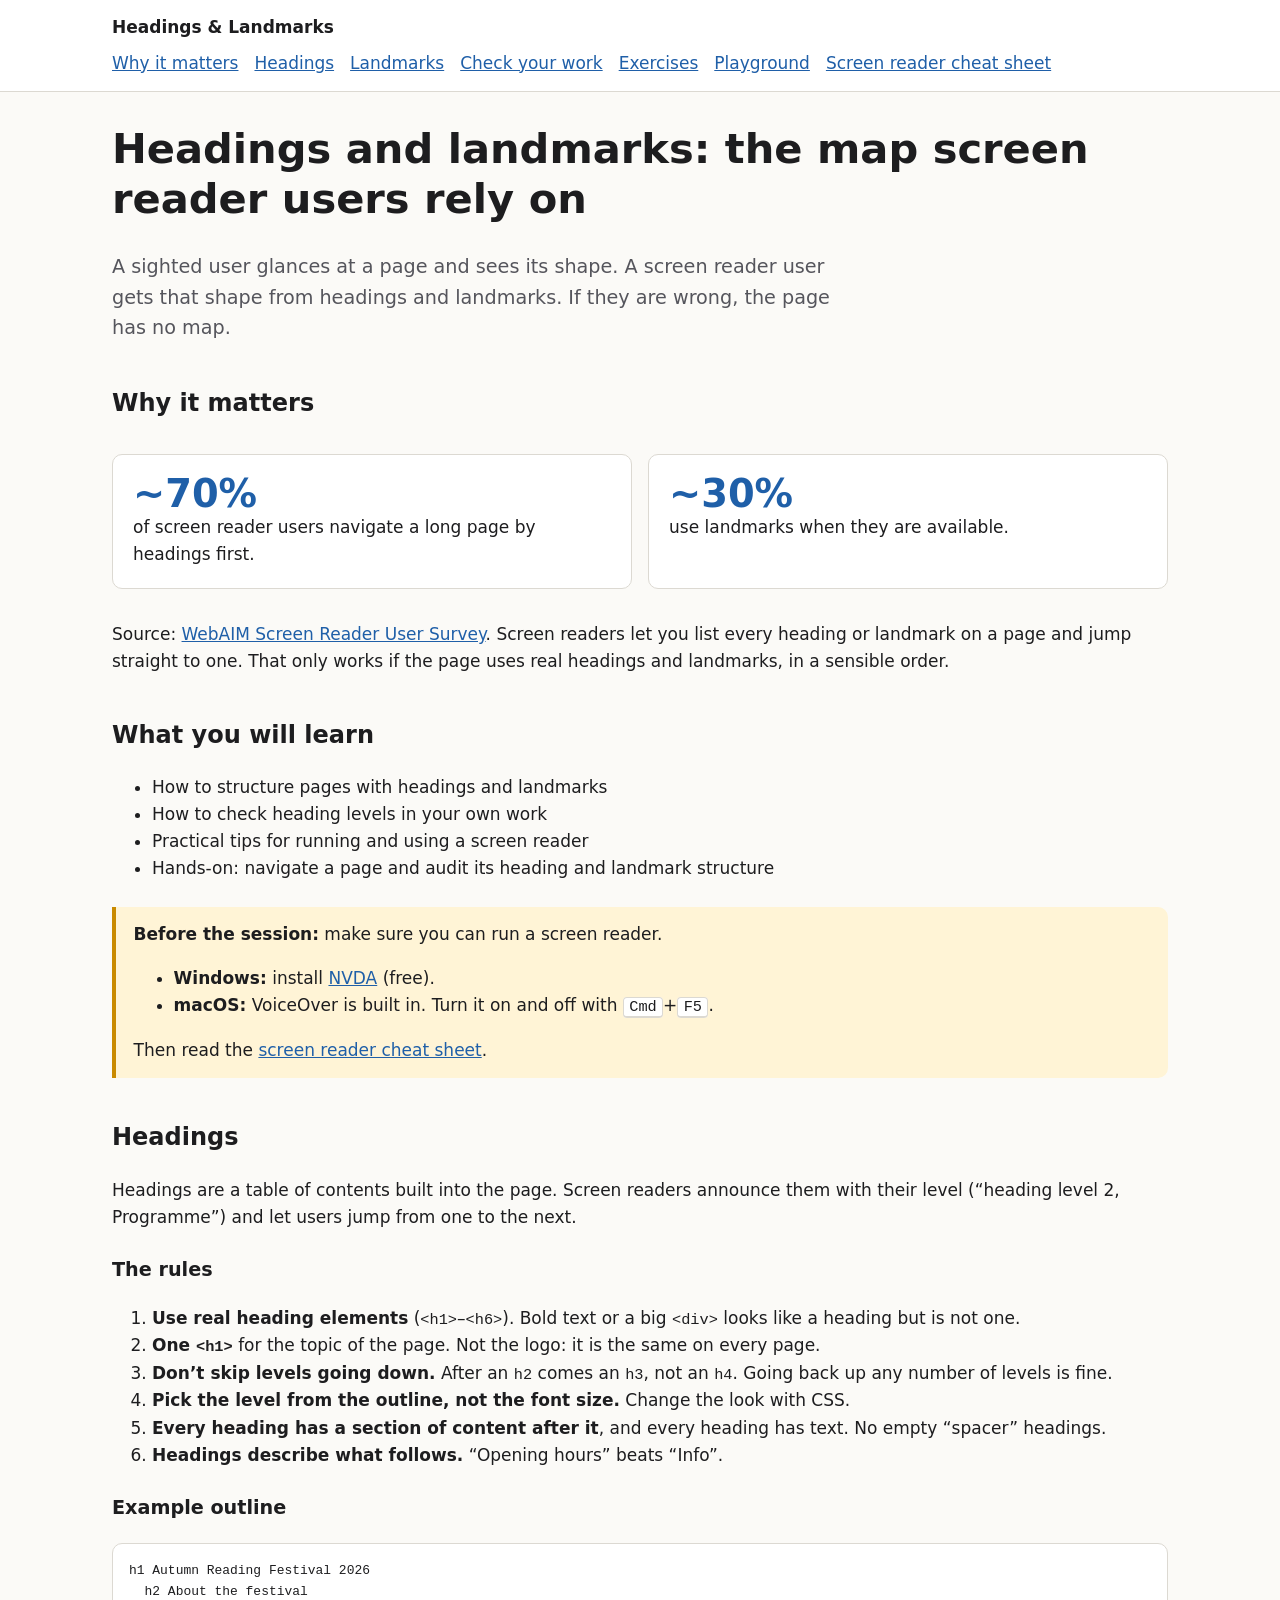
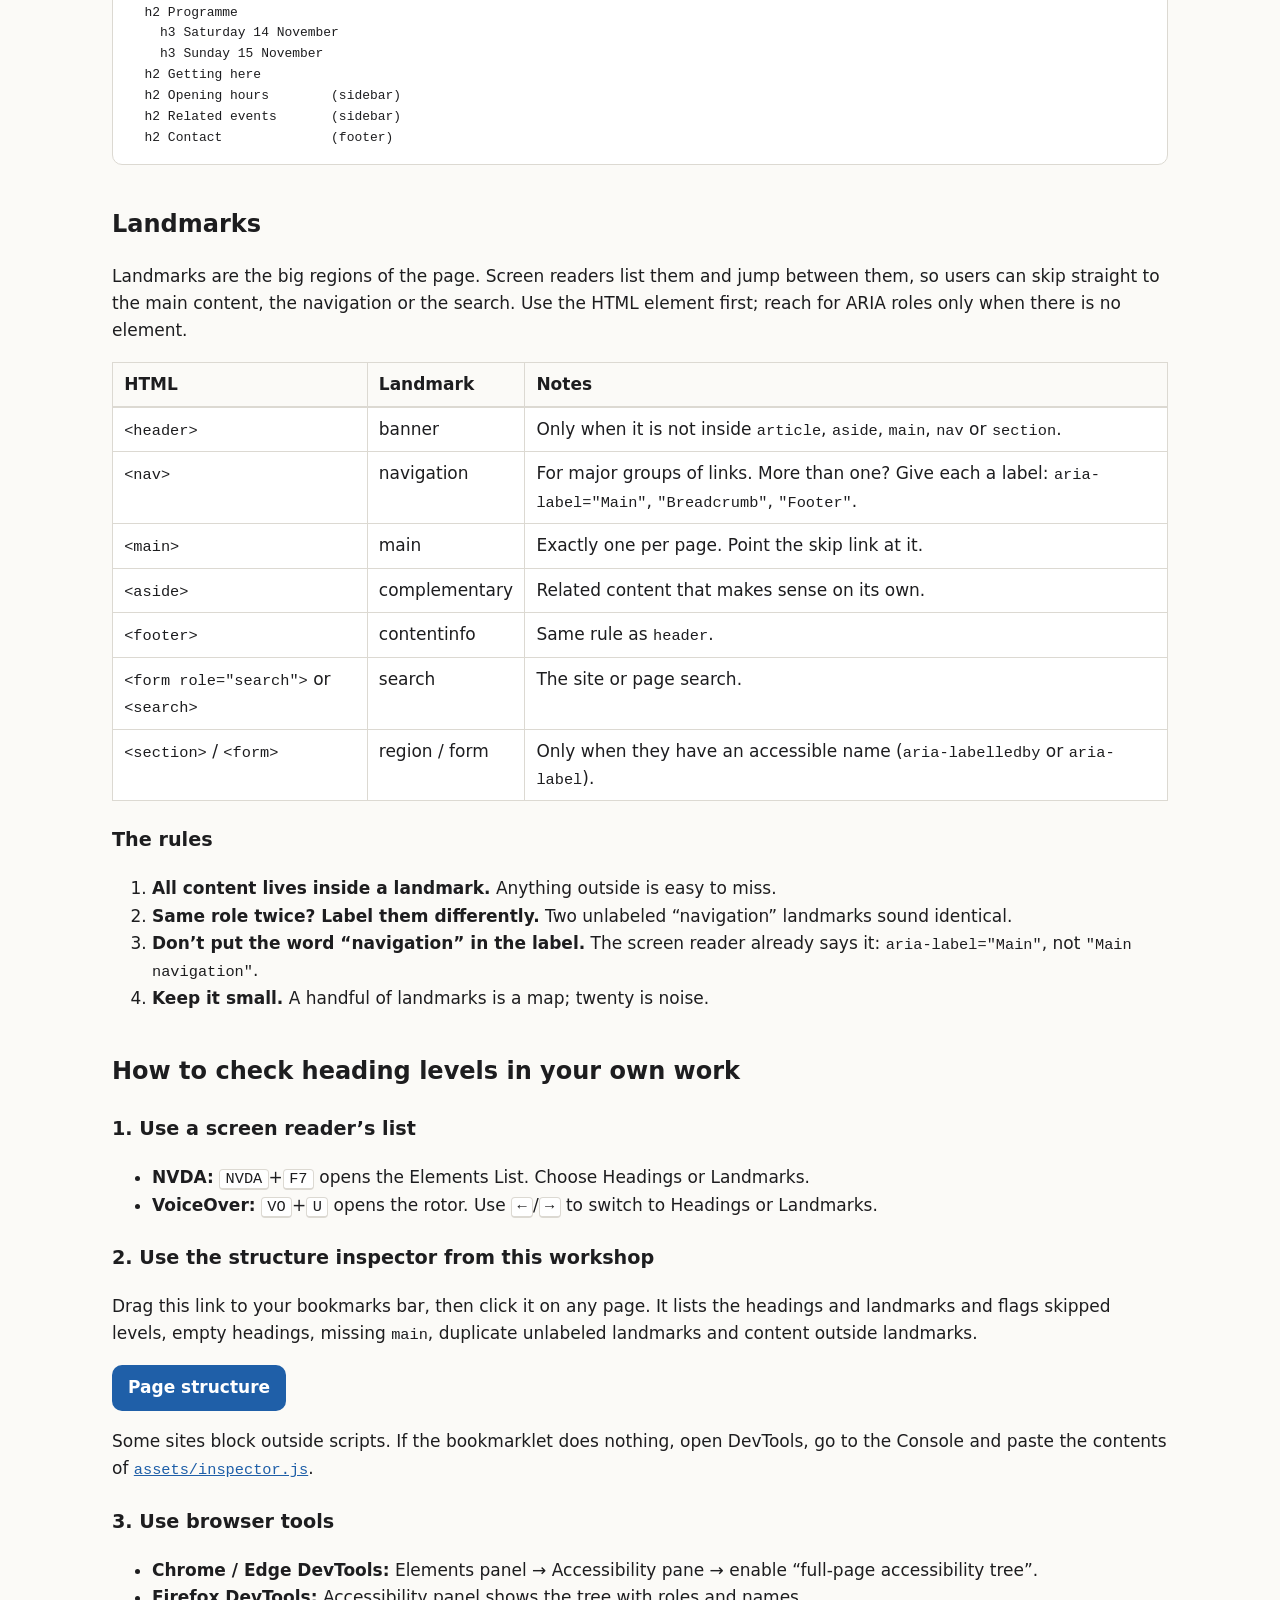
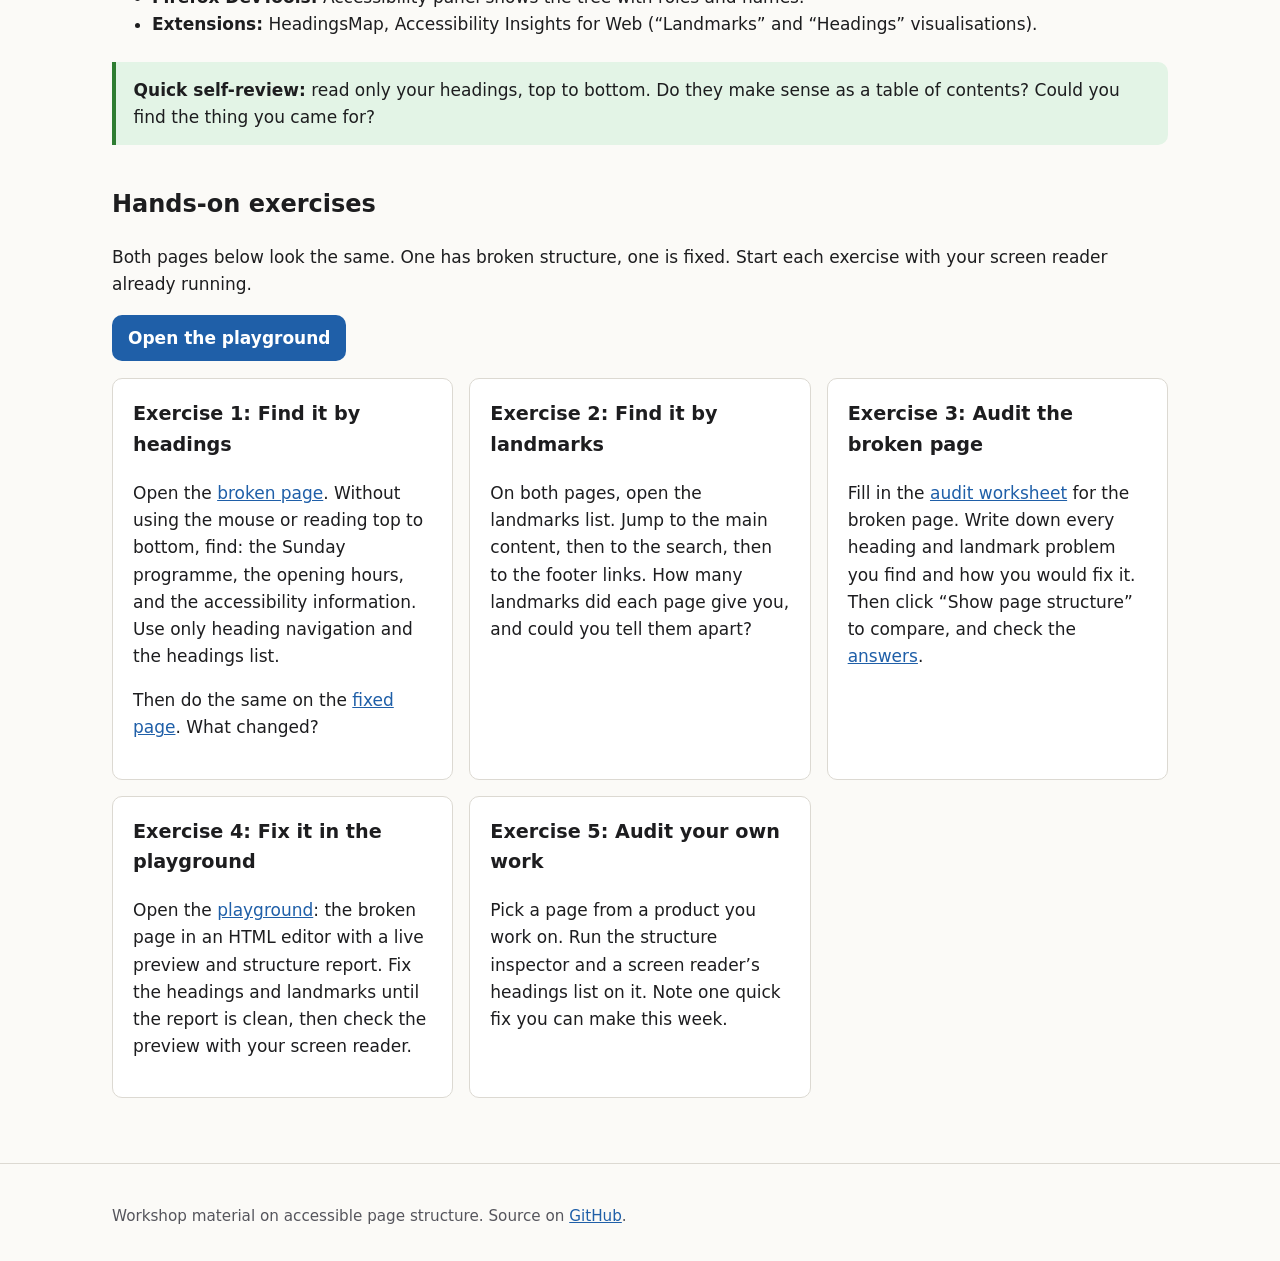
==== index.html @ 9323b6d3 "Add playground for fixing the broken page An HTML editor loaded with the broken exercise page, with " ====
<!doctype html>
<html lang="en">
<head>
  <meta charset="utf-8">
  <meta name="viewport" content="width=device-width, initial-scale=1">
  <title>Headings and Landmarks – Screen reader workshop</title>
  <meta name="description" content="Hands-on workshop: structure pages with headings and landmarks, check heading levels, and navigate with a screen reader.">
  <link rel="stylesheet" href="assets/style.css">
</head>
<body>
  <a class="skip-link" href="#main">Skip to main content</a>

  <header class="site-header">
    <div class="wrap">
      <a class="site-title" href="index.html">Headings &amp; Landmarks</a>
      <nav class="site-nav" aria-label="Main">
        <ul>
          <li><a href="#why">Why it matters</a></li>
          <li><a href="#headings">Headings</a></li>
          <li><a href="#landmarks">Landmarks</a></li>
          <li><a href="#check">Check your work</a></li>
          <li><a href="#exercises">Exercises</a></li>
          <li><a href="exercises/playground.html">Playground</a></li>
          <li><a href="cheatsheet.html">Screen reader cheat sheet</a></li>
        </ul>
      </nav>
    </div>
  </header>

  <main id="main" class="page wrap" tabindex="-1">
    <h1>Headings and landmarks: the map screen reader users rely on</h1>
    <p class="lede">
      A sighted user glances at a page and sees its shape. A screen reader user gets that
      shape from headings and landmarks. If they are wrong, the page has no map.
    </p>

    <section>
      <h2 id="why">Why it matters</h2>
      <ul class="stats">
        <li><strong>~70%</strong> of screen reader users navigate a long page by headings first.</li>
        <li><strong>~30%</strong> use landmarks when they are available.</li>
      </ul>
      <p>
        Source: <a href="https://webaim.org/projects/screenreadersurvey10/">WebAIM Screen Reader User Survey</a>.
        Screen readers let you list every heading or landmark on a page and jump straight to one.
        That only works if the page uses real headings and landmarks, in a sensible order.
      </p>
    </section>

    <section>
      <h2 id="learn">What you will learn</h2>
      <ul>
        <li>How to structure pages with headings and landmarks</li>
        <li>How to check heading levels in your own work</li>
        <li>Practical tips for running and using a screen reader</li>
        <li>Hands-on: navigate a page and audit its heading and landmark structure</li>
      </ul>
      <div class="callout">
        <p><strong>Before the session:</strong> make sure you can run a screen reader.</p>
        <ul>
          <li><strong>Windows:</strong> install <a href="https://www.nvaccess.org/download/">NVDA</a> (free).</li>
          <li><strong>macOS:</strong> VoiceOver is built in. Turn it on and off with <kbd>Cmd</kbd>+<kbd>F5</kbd>.</li>
        </ul>
        <p>Then read the <a href="cheatsheet.html">screen reader cheat sheet</a>.</p>
      </div>
    </section>

    <section>
      <h2 id="headings">Headings</h2>
      <p>
        Headings are a table of contents built into the page. Screen readers announce them
        with their level (“heading level 2, Programme”) and let users jump from one to the next.
      </p>

      <h3>The rules</h3>
      <ol>
        <li><strong>Use real heading elements</strong> (<code>&lt;h1&gt;</code>–<code>&lt;h6&gt;</code>). Bold text or a big <code>&lt;div&gt;</code> looks like a heading but is not one.</li>
        <li><strong>One <code>&lt;h1&gt;</code></strong> for the topic of the page. Not the logo: it is the same on every page.</li>
        <li><strong>Don’t skip levels going down.</strong> After an <code>h2</code> comes an <code>h3</code>, not an <code>h4</code>. Going back up any number of levels is fine.</li>
        <li><strong>Pick the level from the outline, not the font size.</strong> Change the look with CSS.</li>
        <li><strong>Every heading has a section of content after it</strong>, and every heading has text. No empty “spacer” headings.</li>
        <li><strong>Headings describe what follows.</strong> “Opening hours” beats “Info”.</li>
      </ol>

      <h3>Example outline</h3>
<pre><code>h1 Autumn Reading Festival 2026
  h2 About the festival
  h2 Programme
    h3 Saturday 14 November
    h3 Sunday 15 November
  h2 Getting here
  h2 Opening hours        (sidebar)
  h2 Related events       (sidebar)
  h2 Contact              (footer)</code></pre>
    </section>

    <section>
      <h2 id="landmarks">Landmarks</h2>
      <p>
        Landmarks are the big regions of the page. Screen readers list them and jump between
        them, so users can skip straight to the main content, the navigation or the search.
        Use the HTML element first; reach for ARIA roles only when there is no element.
      </p>

      <div class="table-scroll">
        <table>
          <caption class="visually-hidden">HTML elements and the landmarks they create</caption>
          <thead>
            <tr><th scope="col">HTML</th><th scope="col">Landmark</th><th scope="col">Notes</th></tr>
          </thead>
          <tbody>
            <tr><td><code>&lt;header&gt;</code></td><td>banner</td><td>Only when it is not inside <code>article</code>, <code>aside</code>, <code>main</code>, <code>nav</code> or <code>section</code>.</td></tr>
            <tr><td><code>&lt;nav&gt;</code></td><td>navigation</td><td>For major groups of links. More than one? Give each a label: <code>aria-label="Main"</code>, <code>"Breadcrumb"</code>, <code>"Footer"</code>.</td></tr>
            <tr><td><code>&lt;main&gt;</code></td><td>main</td><td>Exactly one per page. Point the skip link at it.</td></tr>
            <tr><td><code>&lt;aside&gt;</code></td><td>complementary</td><td>Related content that makes sense on its own.</td></tr>
            <tr><td><code>&lt;footer&gt;</code></td><td>contentinfo</td><td>Same rule as <code>header</code>.</td></tr>
            <tr><td><code>&lt;form role="search"&gt;</code> or <code>&lt;search&gt;</code></td><td>search</td><td>The site or page search.</td></tr>
            <tr><td><code>&lt;section&gt;</code> / <code>&lt;form&gt;</code></td><td>region / form</td><td>Only when they have an accessible name (<code>aria-labelledby</code> or <code>aria-label</code>).</td></tr>
          </tbody>
        </table>
      </div>

      <h3>The rules</h3>
      <ol>
        <li><strong>All content lives inside a landmark.</strong> Anything outside is easy to miss.</li>
        <li><strong>Same role twice? Label them differently.</strong> Two unlabeled “navigation” landmarks sound identical.</li>
        <li><strong>Don’t put the word “navigation” in the label.</strong> The screen reader already says it: <code>aria-label="Main"</code>, not <code>"Main navigation"</code>.</li>
        <li><strong>Keep it small.</strong> A handful of landmarks is a map; twenty is noise.</li>
      </ol>
    </section>

    <section>
      <h2 id="check">How to check heading levels in your own work</h2>

      <h3>1. Use a screen reader’s list</h3>
      <ul>
        <li><strong>NVDA:</strong> <kbd>NVDA</kbd>+<kbd>F7</kbd> opens the Elements List. Choose Headings or Landmarks.</li>
        <li><strong>VoiceOver:</strong> <kbd>VO</kbd>+<kbd>U</kbd> opens the rotor. Use <kbd>←</kbd>/<kbd>→</kbd> to switch to Headings or Landmarks.</li>
      </ul>

      <h3>2. Use the structure inspector from this workshop</h3>
      <p>
        Drag this link to your bookmarks bar, then click it on any page. It lists the
        headings and landmarks and flags skipped levels, empty headings, missing
        <code>main</code>, duplicate unlabeled landmarks and content outside landmarks.
      </p>
      <p>
        <a class="button" id="bookmarklet" href="javascript:(function(){var s=document.createElement('script');s.src='https://zenobia-gawlikowska.github.io/headings-and-landmarks-workshop/assets/inspector.js?'+Date.now();document.body.appendChild(s);})();">Page structure</a>
      </p>
      <p>
        Some sites block outside scripts. If the bookmarklet does nothing, open DevTools,
        go to the Console and paste the contents of
        <a href="assets/inspector.js"><code>assets/inspector.js</code></a>.
      </p>

      <h3>3. Use browser tools</h3>
      <ul>
        <li><strong>Chrome / Edge DevTools:</strong> Elements panel → Accessibility pane → enable “full-page accessibility tree”.</li>
        <li><strong>Firefox DevTools:</strong> Accessibility panel shows the tree with roles and names.</li>
        <li><strong>Extensions:</strong> HeadingsMap, Accessibility Insights for Web (“Landmarks” and “Headings” visualisations).</li>
      </ul>

      <div class="callout good">
        <p><strong>Quick self-review:</strong> read only your headings, top to bottom. Do they make sense as a table of contents? Could you find the thing you came for?</p>
      </div>
    </section>

    <section>
      <h2 id="exercises">Hands-on exercises</h2>
      <p>
        Both pages below look the same. One has broken structure, one is fixed.
        Start each exercise with your screen reader already running.
      </p>
      <p>
        <a class="button" href="exercises/playground.html">Open the playground</a>
      </p>
      <ul class="cards">
        <li>
          <h3>Exercise 1: Find it by headings</h3>
          <p>
            Open the <a href="exercises/broken.html">broken page</a>. Without using the mouse or
            reading top to bottom, find: the Sunday programme, the opening hours, and the
            accessibility information. Use only heading navigation and the headings list.
          </p>
          <p>Then do the same on the <a href="exercises/fixed.html">fixed page</a>. What changed?</p>
        </li>
        <li>
          <h3>Exercise 2: Find it by landmarks</h3>
          <p>
            On both pages, open the landmarks list. Jump to the main content, then to the search,
            then to the footer links. How many landmarks did each page give you, and could you
            tell them apart?
          </p>
        </li>
        <li>
          <h3>Exercise 3: Audit the broken page</h3>
          <p>
            Fill in the <a href="exercises/worksheet.html">audit worksheet</a> for the
            broken page. Write down every heading and landmark problem you find and how you
            would fix it. Then click “Show page structure” to compare, and check the
            <a href="exercises/answers.html">answers</a>.
          </p>
        </li>
        <li>
          <h3>Exercise 4: Fix it in the playground</h3>
          <p>
            Open the <a href="exercises/playground.html">playground</a>: the broken page in an
            HTML editor with a live preview and structure report. Fix the headings and landmarks
            until the report is clean, then check the preview with your screen reader.
          </p>
        </li>
        <li>
          <h3>Exercise 5: Audit your own work</h3>
          <p>
            Pick a page from a product you work on. Run the structure inspector and a screen
            reader’s headings list on it. Note one quick fix you can make this week.
          </p>
        </li>
      </ul>
    </section>
  </main>

  <footer class="site-footer">
    <div class="wrap">
      <p>
        Workshop material on accessible page structure.
        Source on <a href="https://github.com/zenobia-gawlikowska/headings-and-landmarks-workshop">GitHub</a>.
      </p>
    </div>
  </footer>
</body>
</html>
---- assets/style.css ----
/* Shared styles. The "broken" and "fixed" demo pages use the SAME classes,
   so they look identical — only the underlying HTML structure differs. */

:root {
  --bg: #fbfaf7;
  --surface: #ffffff;
  --text: #1d1d1f;
  --muted: #55555c;
  --border: #dcd9d2;
  --accent: #1f5fa8;
  --accent-text: #ffffff;
  --brand: #2e5d3a;
  --warn-bg: #fff4d6;
  --warn-border: #c98a00;
  --bad-bg: #fde7e7;
  --bad-border: #b3261e;
  --good-bg: #e3f4e6;
  --good-border: #2e7d32;
  --focus: #c2410c;
  --radius: 10px;
  --max: 68rem;
  color-scheme: light;
}

@media (prefers-color-scheme: dark) {
  :root {
    --bg: #16171a;
    --surface: #1f2024;
    --text: #ececef;
    --muted: #a8a8b3;
    --border: #3a3b41;
    --accent: #7fb2f0;
    --accent-text: #0e1116;
    --brand: #8fd19e;
    --warn-bg: #3a2f10;
    --warn-border: #e0a82e;
    --bad-bg: #3d1a1a;
    --bad-border: #f2827b;
    --good-bg: #16331c;
    --good-border: #7bd389;
    --focus: #ffb37a;
    color-scheme: dark;
  }
}

*, *::before, *::after { box-sizing: border-box; }

html { font-size: 100%; }

body {
  margin: 0;
  background: var(--bg);
  color: var(--text);
  font: 1.0625rem/1.6 system-ui, -apple-system, "Segoe UI", Roboto, sans-serif;
}

a { color: var(--accent); }
a:focus-visible, button:focus-visible, input:focus-visible, summary:focus-visible {
  outline: 3px solid var(--focus);
  outline-offset: 2px;
}

img { max-width: 100%; height: auto; }

code, kbd {
  font-family: ui-monospace, SFMono-Regular, Menlo, Consolas, monospace;
  font-size: 0.9em;
}
kbd {
  border: 1px solid var(--border);
  border-bottom-width: 2px;
  border-radius: 4px;
  padding: 0 0.35em;
  background: var(--surface);
  white-space: nowrap;
}

.wrap { max-width: var(--max); margin: 0 auto; padding: 0 1rem; }

.skip-link {
  position: absolute;
  left: 1rem;
  top: -10rem;
  background: var(--accent);
  color: var(--accent-text);
  padding: 0.6rem 1rem;
  border-radius: var(--radius);
  z-index: 100;
}
.skip-link:focus { top: 1rem; }

/* ---------- Workshop pages (index, cheat sheet, exercises) ---------- */

.site-header {
  border-bottom: 1px solid var(--border);
  background: var(--surface);
}
.site-header .wrap {
  display: flex;
  flex-wrap: wrap;
  gap: 0.5rem 1.5rem;
  align-items: center;
  justify-content: space-between;
  padding-block: 0.9rem;
}
.site-title { font-weight: 700; text-decoration: none; color: var(--text); }
.site-nav ul { display: flex; flex-wrap: wrap; gap: 0.25rem 1rem; list-style: none; margin: 0; padding: 0; }

.page { padding-block: 2rem 3rem; }
.page h1 { font-size: clamp(1.8rem, 4vw, 2.6rem); line-height: 1.2; margin-top: 0; }
.page h2 { margin-top: 2.5rem; font-size: 1.5rem; }
.page h3 { margin-top: 1.5rem; font-size: 1.2rem; }

.lede { font-size: 1.2rem; color: var(--muted); max-width: 46rem; }

.stats {
  display: grid;
  grid-template-columns: repeat(auto-fit, minmax(14rem, 1fr));
  gap: 1rem;
  margin: 2rem 0;
  padding: 0;
  list-style: none;
}
.stats li {
  background: var(--surface);
  border: 1px solid var(--border);
  border-radius: var(--radius);
  padding: 1.25rem;
}
.stats strong { display: block; font-size: 2.4rem; line-height: 1; color: var(--accent); }

.cards {
  display: grid;
  grid-template-columns: repeat(auto-fit, minmax(17rem, 1fr));
  gap: 1rem;
  padding: 0;
  list-style: none;
}
.cards li {
  background: var(--surface);
  border: 1px solid var(--border);
  border-radius: var(--radius);
  padding: 1.25rem;
}
.cards h3 { margin-top: 0; }

.callout {
  border-left: 4px solid var(--warn-border);
  background: var(--warn-bg);
  padding: 0.9rem 1.1rem;
  border-radius: 0 var(--radius) var(--radius) 0;
  margin: 1.5rem 0;
}
.callout.good { border-color: var(--good-border); background: var(--good-bg); }
.callout.bad { border-color: var(--bad-border); background: var(--bad-bg); }
.callout > :first-child { margin-top: 0; }
.callout > :last-child { margin-bottom: 0; }

.table-scroll { overflow-x: auto; margin: 1rem 0; }
table { border-collapse: collapse; width: 100%; min-width: 32rem; background: var(--surface); }
th, td { border: 1px solid var(--border); padding: 0.5rem 0.7rem; text-align: left; vertical-align: top; }
thead th { background: var(--bg); }

pre {
  background: var(--surface);
  border: 1px solid var(--border);
  border-radius: var(--radius);
  padding: 1rem;
  overflow-x: auto;
  font-size: 0.9rem;
  line-height: 1.45;
}

.button {
  display: inline-block;
  background: var(--accent);
  color: var(--accent-text);
  border: 0;
  border-radius: var(--radius);
  padding: 0.6rem 1rem;
  font: inherit;
  font-weight: 600;
  text-decoration: none;
  cursor: pointer;
}

.site-footer {
  border-top: 1px solid var(--border);
  color: var(--muted);
  font-size: 0.95rem;
}
.site-footer .wrap { padding-block: 1.5rem; }

/* ---------- Playground (exercises/playground.html) ---------- */

.pg { padding-inline: 1rem; max-width: 110rem; margin: 0 auto; }
.pg-toolbar {
  display: flex; flex-wrap: wrap; align-items: center; gap: 0.5rem 0.75rem;
  margin: 1.25rem 0;
}
.pg-toolbar select, .pg-toolbar .button { font: inherit; }
.pg-toolbar select {
  padding: 0.5rem 0.6rem; border: 1px solid var(--border); border-radius: 6px;
  background: var(--surface); color: var(--text);
}
.pg-toolbar .button { padding: 0.45rem 0.85rem; }
.pg-check { display: inline-flex; align-items: center; gap: 0.35rem; }
.pg-check input { width: 1.1rem; height: 1.1rem; accent-color: var(--accent); }

.pg-grid {
  display: grid; gap: 1rem;
  grid-template-columns: minmax(0, 1fr);
  grid-template-areas: "code" "preview" "report";
}
@media (min-width: 60rem) {
  .pg-grid { grid-template-columns: minmax(0, 1fr) minmax(0, 1fr); grid-template-areas: "code preview" "report report"; }
}
@media (min-width: 95rem) {
  .pg-grid { grid-template-columns: minmax(0, 1.1fr) minmax(0, 1.1fr) minmax(18rem, 0.8fr); grid-template-areas: "code preview report"; }
}
.pg-code { grid-area: code; }
.pg-preview { grid-area: preview; }
.pg-report { grid-area: report; }

.pg-pane {
  display: flex; flex-direction: column; min-width: 0;
  background: var(--surface); border: 1px solid var(--border); border-radius: var(--radius);
  padding: 0.75rem;
}
.page .pg-pane h2 { margin: 0 0 0.5rem; font-size: 1.1rem; display: flex; gap: 0.5rem; align-items: baseline; }
.page .pg-pane h3 { margin: 1rem 0 0.35rem; font-size: 0.95rem; text-transform: uppercase; letter-spacing: 0.03em; color: var(--muted); }
.page .pg-pane h3:first-child { margin-top: 0; }

#pg-editor, #pg-frame {
  width: 100%; height: 70vh; min-height: 22rem;
  border: 1px solid var(--border); border-radius: 6px;
}
#pg-editor {
  resize: vertical; padding: 0.6rem 0.7rem;
  font: 0.85rem/1.5 ui-monospace, SFMono-Regular, Menlo, Consolas, monospace;
  tab-size: 2; white-space: pre; overflow: auto;
  background: var(--bg); color: var(--text);
}
#pg-editor:focus-visible { outline: 3px solid var(--focus); outline-offset: 2px; }
#pg-frame { background: #fff; }
.pg-hint { margin: 0.5rem 0 0; font-size: 0.9rem; color: var(--muted); display: flex; flex-wrap: wrap; gap: 0.25rem 1rem; }

#pg-report-body { overflow: auto; max-height: 70vh; font-size: 0.95rem; }
@media (max-width: 94.99rem) { #pg-report-body { max-height: none; } }
.pg-count { font-size: 0.85rem; font-weight: 600; padding: 0.05rem 0.5rem; border-radius: 999px; }
.pg-count.bad { background: var(--bad-bg); color: var(--text); border: 1px solid var(--bad-border); }
.pg-count.good { background: var(--good-bg); color: var(--text); border: 1px solid var(--good-border); }
.pg-page, .pg-list, .pg-issues { list-style: none; margin: 0; padding: 0; }
.pg-page li, .pg-issues li, .pg-problem { color: var(--bad-border); }
.pg-page li::before, .pg-issues li::before { content: "⚠ "; }
.pg-page li { margin: 0.2rem 0; }
.pg-issues { flex-basis: 100%; font-size: 0.88rem; padding-left: 0.4rem; }
.pg-ok { color: var(--good-border); margin: 0; }
.pg-empty { color: var(--muted); font-style: italic; margin: 0; }
.pg-item { display: flex; flex-wrap: wrap; align-items: flex-start; gap: 0 0.25rem; margin: 1px 0; }
.pg-item button { font: inherit; color: inherit; cursor: pointer; border-radius: 4px; }
.pg-show { flex: 1; min-width: 0; text-align: left; background: none; border: 0; padding: 0.2rem 0.3rem; }
.pg-show:hover { background: var(--bg); }
.pg-goto {
  background: var(--bg); border: 1px solid var(--border);
  font-size: 0.8rem !important; padding: 0.1rem 0.45rem;
}
.pg-tag {
  display: inline-block; min-width: 2.6em; margin-right: 0.4rem; padding: 0 0.3em;
  border-radius: 3px; background: var(--bg); border: 1px solid var(--border);
  font: 0.75rem/1.6 ui-monospace, Menlo, monospace; text-align: center;
}

/* ---------- Demo page: "Riverside Library" ---------- */
/* Shared by exercises/broken.html and exercises/fixed.html */

.demo-banner {
  background: var(--warn-bg);
  border-bottom: 2px solid var(--warn-border);
  font-size: 0.95rem;
}
.demo-banner.good { background: var(--good-bg); border-color: var(--good-border); }
.demo-banner .wrap { padding-block: 0.6rem; display: flex; flex-wrap: wrap; gap: 0.5rem 1rem; align-items: center; justify-content: space-between; }

.lib-top { background: var(--brand); color: #fff; }
@media (prefers-color-scheme: dark) { .lib-top { color: #10140f; } }
.lib-top .wrap { display: flex; flex-wrap: wrap; align-items: center; justify-content: space-between; gap: 0.75rem 2rem; padding-block: 1rem; }
.lib-logo { font-size: 1.35rem; font-weight: 800; letter-spacing: 0.01em; margin: 0; line-height: 1.2; }
.lib-logo a { color: inherit; text-decoration: none; }
.lib-menu { display: flex; flex-wrap: wrap; gap: 0.25rem 1.25rem; list-style: none; margin: 0; padding: 0; }
.lib-menu a { color: inherit; font-weight: 600; }

.lib-search { display: flex; gap: 0.5rem; flex-wrap: wrap; }
.lib-search input {
  font: inherit;
  padding: 0.4rem 0.6rem;
  border: 1px solid var(--border);
  border-radius: 6px;
  min-width: 0;
  flex: 1 1 10rem;
}
.lib-search button { font: inherit; padding: 0.4rem 0.8rem; border-radius: 6px; border: 1px solid #fff; background: transparent; color: inherit; cursor: pointer; }

.lib-crumbs { font-size: 0.9rem; color: var(--muted); margin: 1.25rem 0 0; }
.lib-crumbs ol { display: flex; flex-wrap: wrap; gap: 0.25rem; list-style: none; padding: 0; margin: 0; }
.lib-crumbs li + li::before { content: "›"; margin-right: 0.25rem; }

.lib-layout {
  display: grid;
  grid-template-columns: minmax(0, 1fr);
  gap: 2rem;
  padding-block: 1.25rem 3rem;
}
@media (min-width: 56rem) {
  .lib-layout { grid-template-columns: minmax(0, 1fr) 19rem; }
}

/* Visual "heading" styles — applied to real headings on the fixed page and
   to divs/spans on the broken page, so both look the same. */
.t-page { font-size: clamp(1.9rem, 4.5vw, 2.7rem); font-weight: 800; line-height: 1.15; margin: 0 0 0.75rem; }
.t-section { font-size: 1.5rem; font-weight: 700; line-height: 1.25; margin: 2.25rem 0 0.75rem; }
.t-sub { font-size: 1.15rem; font-weight: 700; line-height: 1.3; margin: 1.5rem 0 0.5rem; }
.t-side { font-size: 1.1rem; font-weight: 700; margin: 0 0 0.5rem; }
.t-foot { font-size: 1rem; font-weight: 700; margin: 0 0 0.5rem; }

.lib-meta { color: var(--muted); margin: 0 0 1.25rem; }

.lib-hero {
  aspect-ratio: 16 / 7;
  border-radius: var(--radius);
  background:
    radial-gradient(circle at 20% 30%, #e9b949 0 9%, transparent 10%),
    radial-gradient(circle at 75% 60%, #c4572e 0 13%, transparent 14%),
    radial-gradient(circle at 45% 80%, #8c3b1f 0 7%, transparent 8%),
    linear-gradient(135deg, #f3d9a4, #d9874a);
  margin-bottom: 1.25rem;
}

.lib-events { list-style: none; padding: 0; margin: 0; display: grid; gap: 0.75rem; }
.lib-events li { background: var(--surface); border: 1px solid var(--border); border-radius: var(--radius); padding: 0.9rem 1rem; }
.lib-events .when { display: block; font-size: 0.9rem; color: var(--muted); }

.lib-side-box { background: var(--surface); border: 1px solid var(--border); border-radius: var(--radius); padding: 1rem 1.1rem; margin-bottom: 1rem; }
.lib-side-box ul { margin: 0; padding-left: 1.1rem; }
.lib-hours { width: 100%; min-width: 0; border: 0; }
.lib-hours th, .lib-hours td { border: 0; border-bottom: 1px solid var(--border); padding: 0.3rem 0; }
.lib-hours td { text-align: right; }

.lib-newsletter { display: grid; gap: 0.5rem; }
.lib-newsletter input { font: inherit; padding: 0.45rem 0.6rem; border: 1px solid var(--border); border-radius: 6px; background: var(--bg); color: var(--text); }

.lib-footer { background: var(--surface); border-top: 1px solid var(--border); }
.lib-footer .wrap { display: grid; gap: 1.5rem; grid-template-columns: repeat(auto-fit, minmax(13rem, 1fr)); padding-block: 2rem; }
.lib-footer ul { list-style: none; padding: 0; margin: 0; }
.lib-footer p { margin: 0; color: var(--muted); }

.visually-hidden {
  position: absolute !important;
  width: 1px; height: 1px;
  margin: -1px; padding: 0; border: 0;
  overflow: hidden;
  clip: rect(0 0 0 0);
  clip-path: inset(50%);
  white-space: nowrap;
}
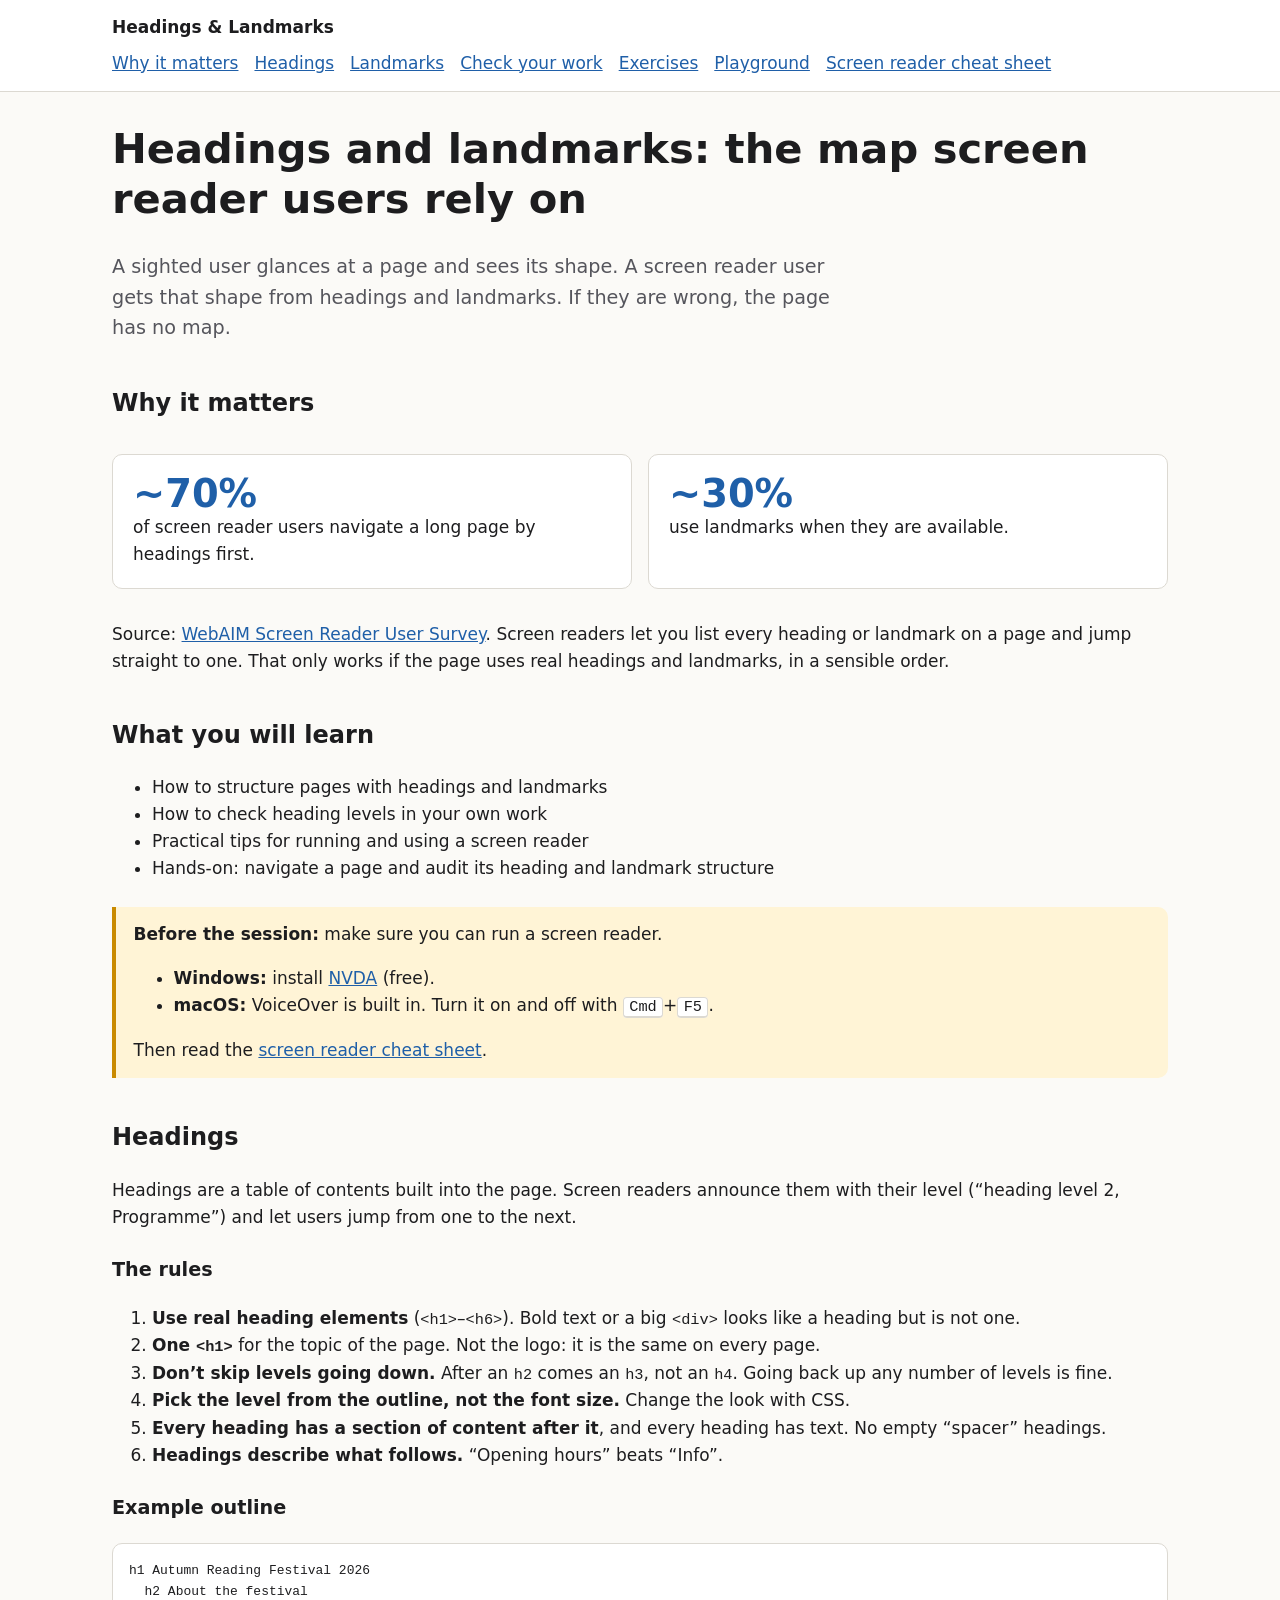
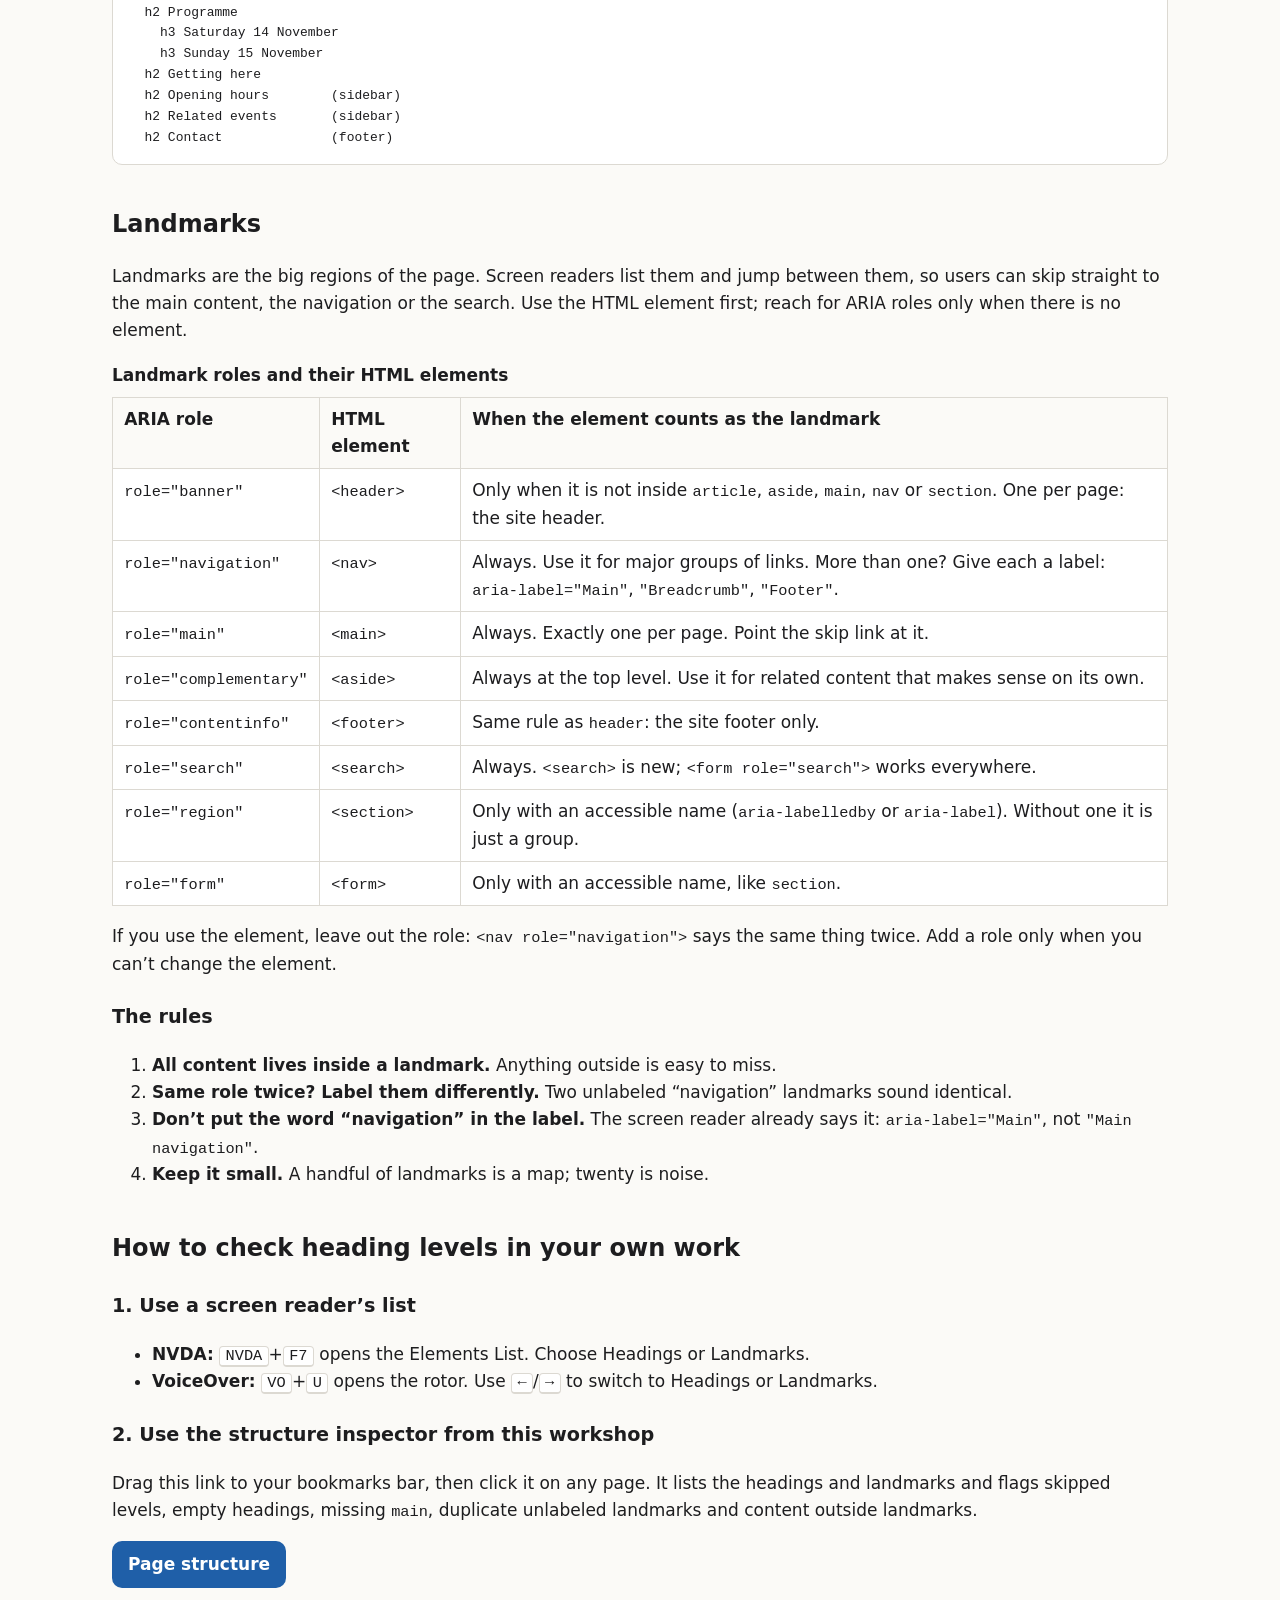
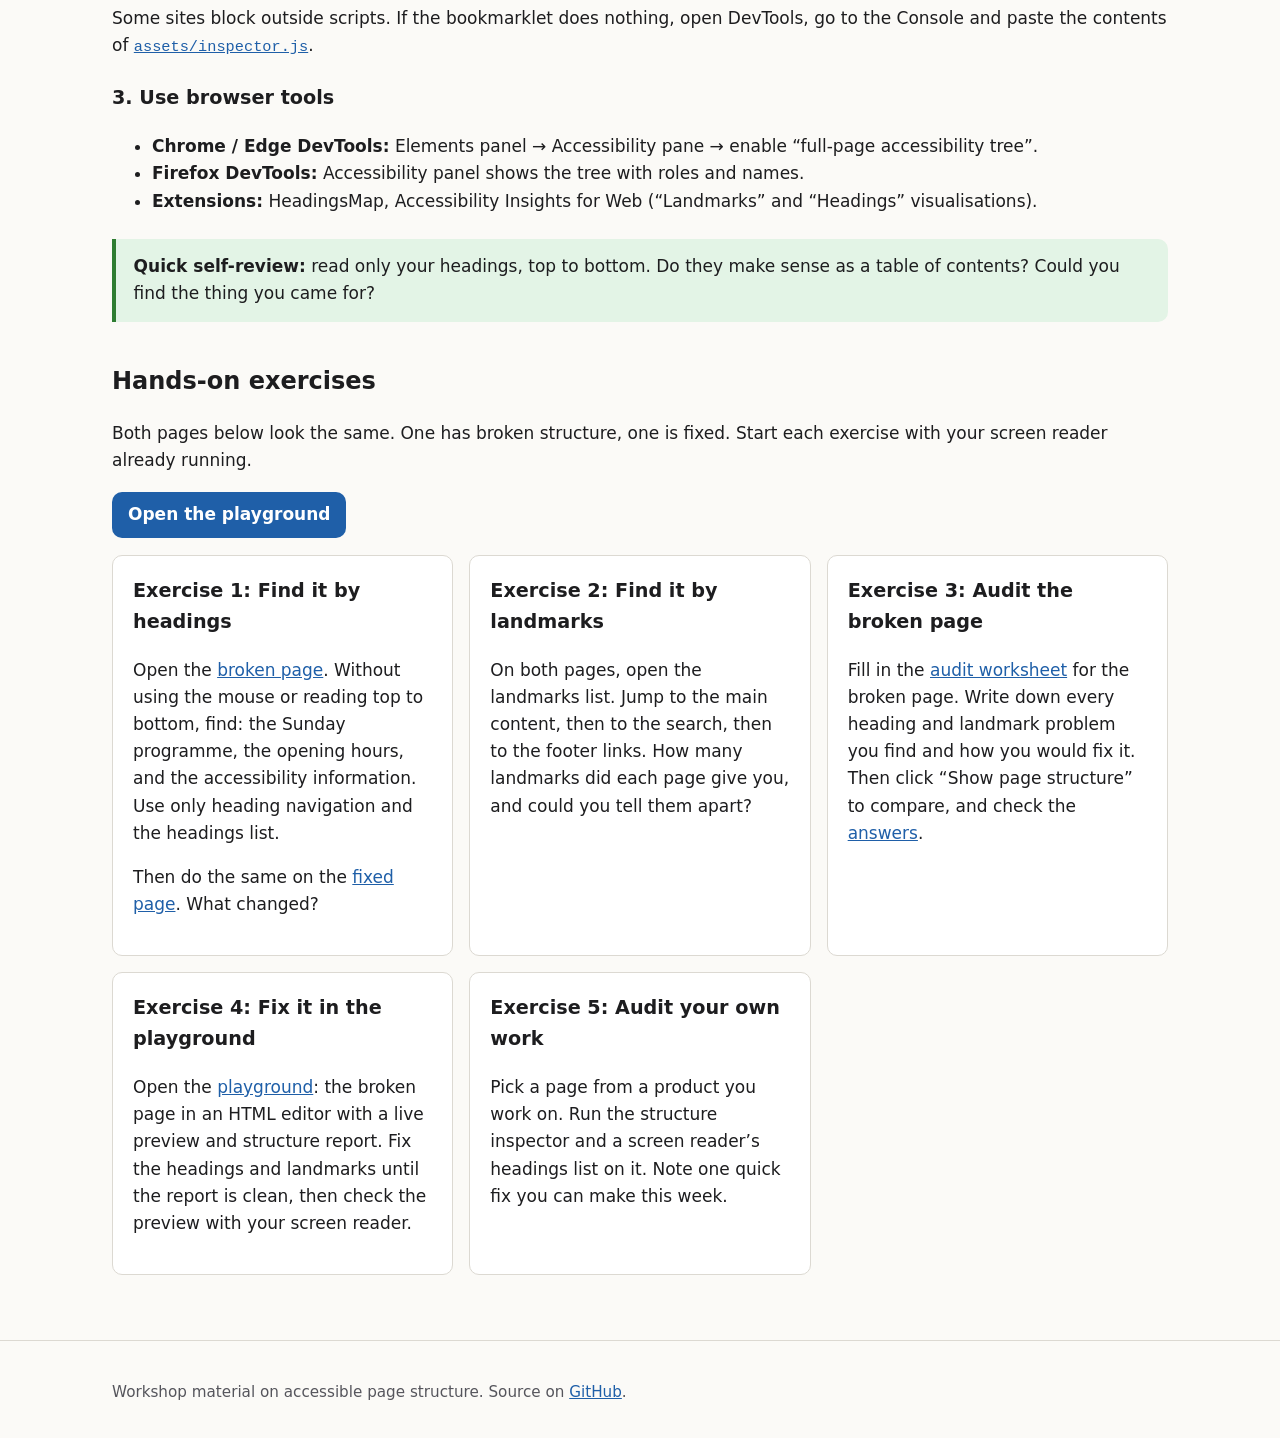
==== commit 508cc929: "Pair landmark roles with their HTML elements Rework the landmarks table on the main page into a look" ====
--- a/index.html
+++ b/index.html
@@ -104,21 +104,26 @@
 
       <div class="table-scroll">
         <table>
-          <caption class="visually-hidden">HTML elements and the landmarks they create</caption>
+          <caption>Landmark roles and their HTML elements</caption>
           <thead>
-            <tr><th scope="col">HTML</th><th scope="col">Landmark</th><th scope="col">Notes</th></tr>
+            <tr><th scope="col">ARIA role</th><th scope="col">HTML element</th><th scope="col">When the element counts as the landmark</th></tr>
           </thead>
           <tbody>
-            <tr><td><code>&lt;header&gt;</code></td><td>banner</td><td>Only when it is not inside <code>article</code>, <code>aside</code>, <code>main</code>, <code>nav</code> or <code>section</code>.</td></tr>
-            <tr><td><code>&lt;nav&gt;</code></td><td>navigation</td><td>For major groups of links. More than one? Give each a label: <code>aria-label="Main"</code>, <code>"Breadcrumb"</code>, <code>"Footer"</code>.</td></tr>
-            <tr><td><code>&lt;main&gt;</code></td><td>main</td><td>Exactly one per page. Point the skip link at it.</td></tr>
-            <tr><td><code>&lt;aside&gt;</code></td><td>complementary</td><td>Related content that makes sense on its own.</td></tr>
-            <tr><td><code>&lt;footer&gt;</code></td><td>contentinfo</td><td>Same rule as <code>header</code>.</td></tr>
-            <tr><td><code>&lt;form role="search"&gt;</code> or <code>&lt;search&gt;</code></td><td>search</td><td>The site or page search.</td></tr>
-            <tr><td><code>&lt;section&gt;</code> / <code>&lt;form&gt;</code></td><td>region / form</td><td>Only when they have an accessible name (<code>aria-labelledby</code> or <code>aria-label</code>).</td></tr>
+            <tr><th scope="row"><code>role="banner"</code></th><td><code>&lt;header&gt;</code></td><td>Only when it is not inside <code>article</code>, <code>aside</code>, <code>main</code>, <code>nav</code> or <code>section</code>. One per page: the site header.</td></tr>
+            <tr><th scope="row"><code>role="navigation"</code></th><td><code>&lt;nav&gt;</code></td><td>Always. Use it for major groups of links. More than one? Give each a label: <code>aria-label="Main"</code>, <code>"Breadcrumb"</code>, <code>"Footer"</code>.</td></tr>
+            <tr><th scope="row"><code>role="main"</code></th><td><code>&lt;main&gt;</code></td><td>Always. Exactly one per page. Point the skip link at it.</td></tr>
+            <tr><th scope="row"><code>role="complementary"</code></th><td><code>&lt;aside&gt;</code></td><td>Always at the top level. Use it for related content that makes sense on its own.</td></tr>
+            <tr><th scope="row"><code>role="contentinfo"</code></th><td><code>&lt;footer&gt;</code></td><td>Same rule as <code>header</code>: the site footer only.</td></tr>
+            <tr><th scope="row"><code>role="search"</code></th><td><code>&lt;search&gt;</code></td><td>Always. <code>&lt;search&gt;</code> is new; <code>&lt;form role="search"&gt;</code> works everywhere.</td></tr>
+            <tr><th scope="row"><code>role="region"</code></th><td><code>&lt;section&gt;</code></td><td>Only with an accessible name (<code>aria-labelledby</code> or <code>aria-label</code>). Without one it is just a group.</td></tr>
+            <tr><th scope="row"><code>role="form"</code></th><td><code>&lt;form&gt;</code></td><td>Only with an accessible name, like <code>section</code>.</td></tr>
           </tbody>
         </table>
       </div>
+      <p>
+        If you use the element, leave out the role: <code>&lt;nav role="navigation"&gt;</code> says
+        the same thing twice. Add a role only when you can’t change the element.
+      </p>
 
       <h3>The rules</h3>
       <ol>
--- a/assets/style.css
+++ b/assets/style.css
@@ -160,6 +160,8 @@
 table { border-collapse: collapse; width: 100%; min-width: 32rem; background: var(--surface); }
 th, td { border: 1px solid var(--border); padding: 0.5rem 0.7rem; text-align: left; vertical-align: top; }
 thead th { background: var(--bg); }
+.page caption { text-align: left; font-weight: 600; padding-bottom: 0.5rem; }
+.page tbody th { font-weight: normal; }
 
 pre {
   background: var(--surface);
